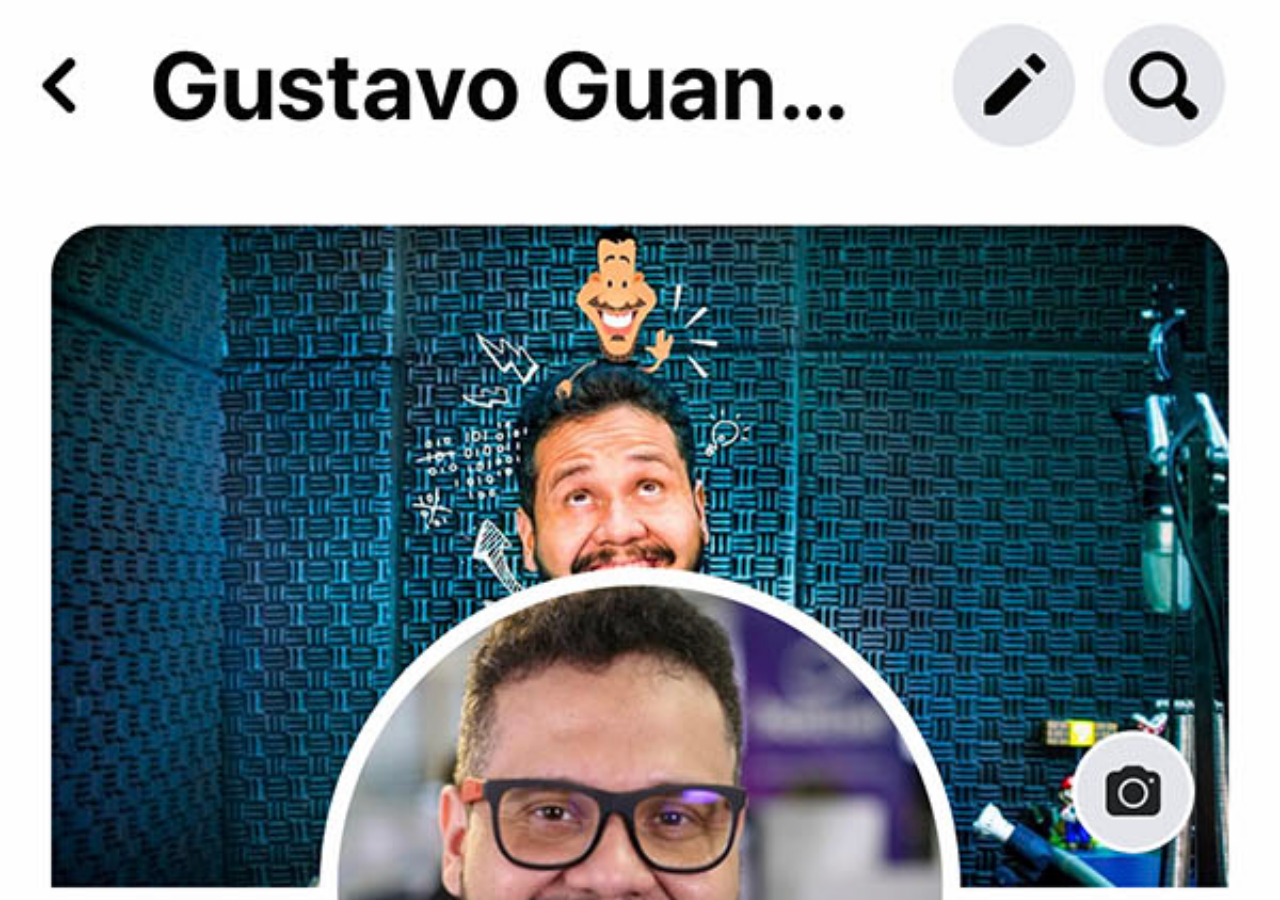
==== redes/facebook.html @ 41072c6e "botões laterais ajustados" ====
<!DOCTYPE html>
<html lang="pt-br">
<head>
    <meta charset="UTF-8">
    <meta name="viewport" content="width=device-width, initial-scale=1.0">
    <title>Document</title>
    <style>
    body {
        background: black url(../imagens/tela-facebook.jpg) no-repeat top center;
        background-size: cover;
    }
    </style>
</head>
<body>
    
</body>
</html>
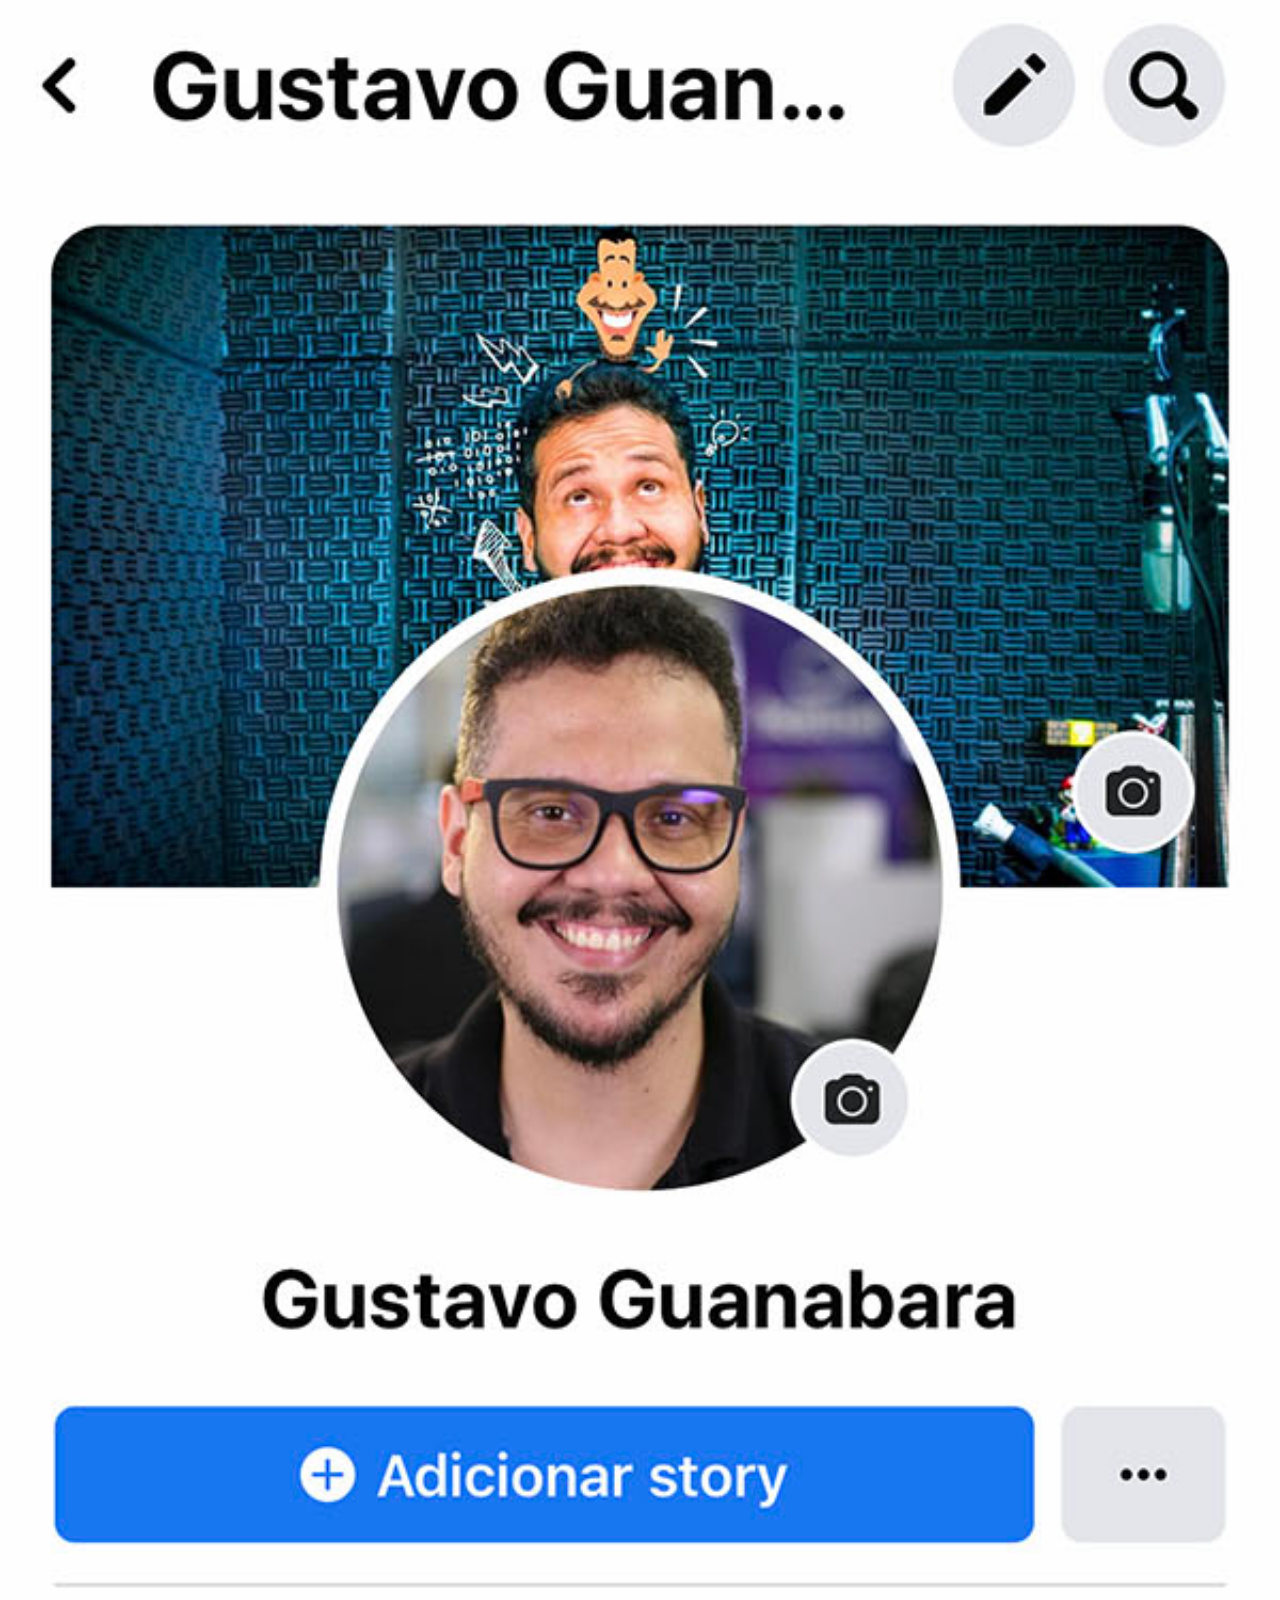
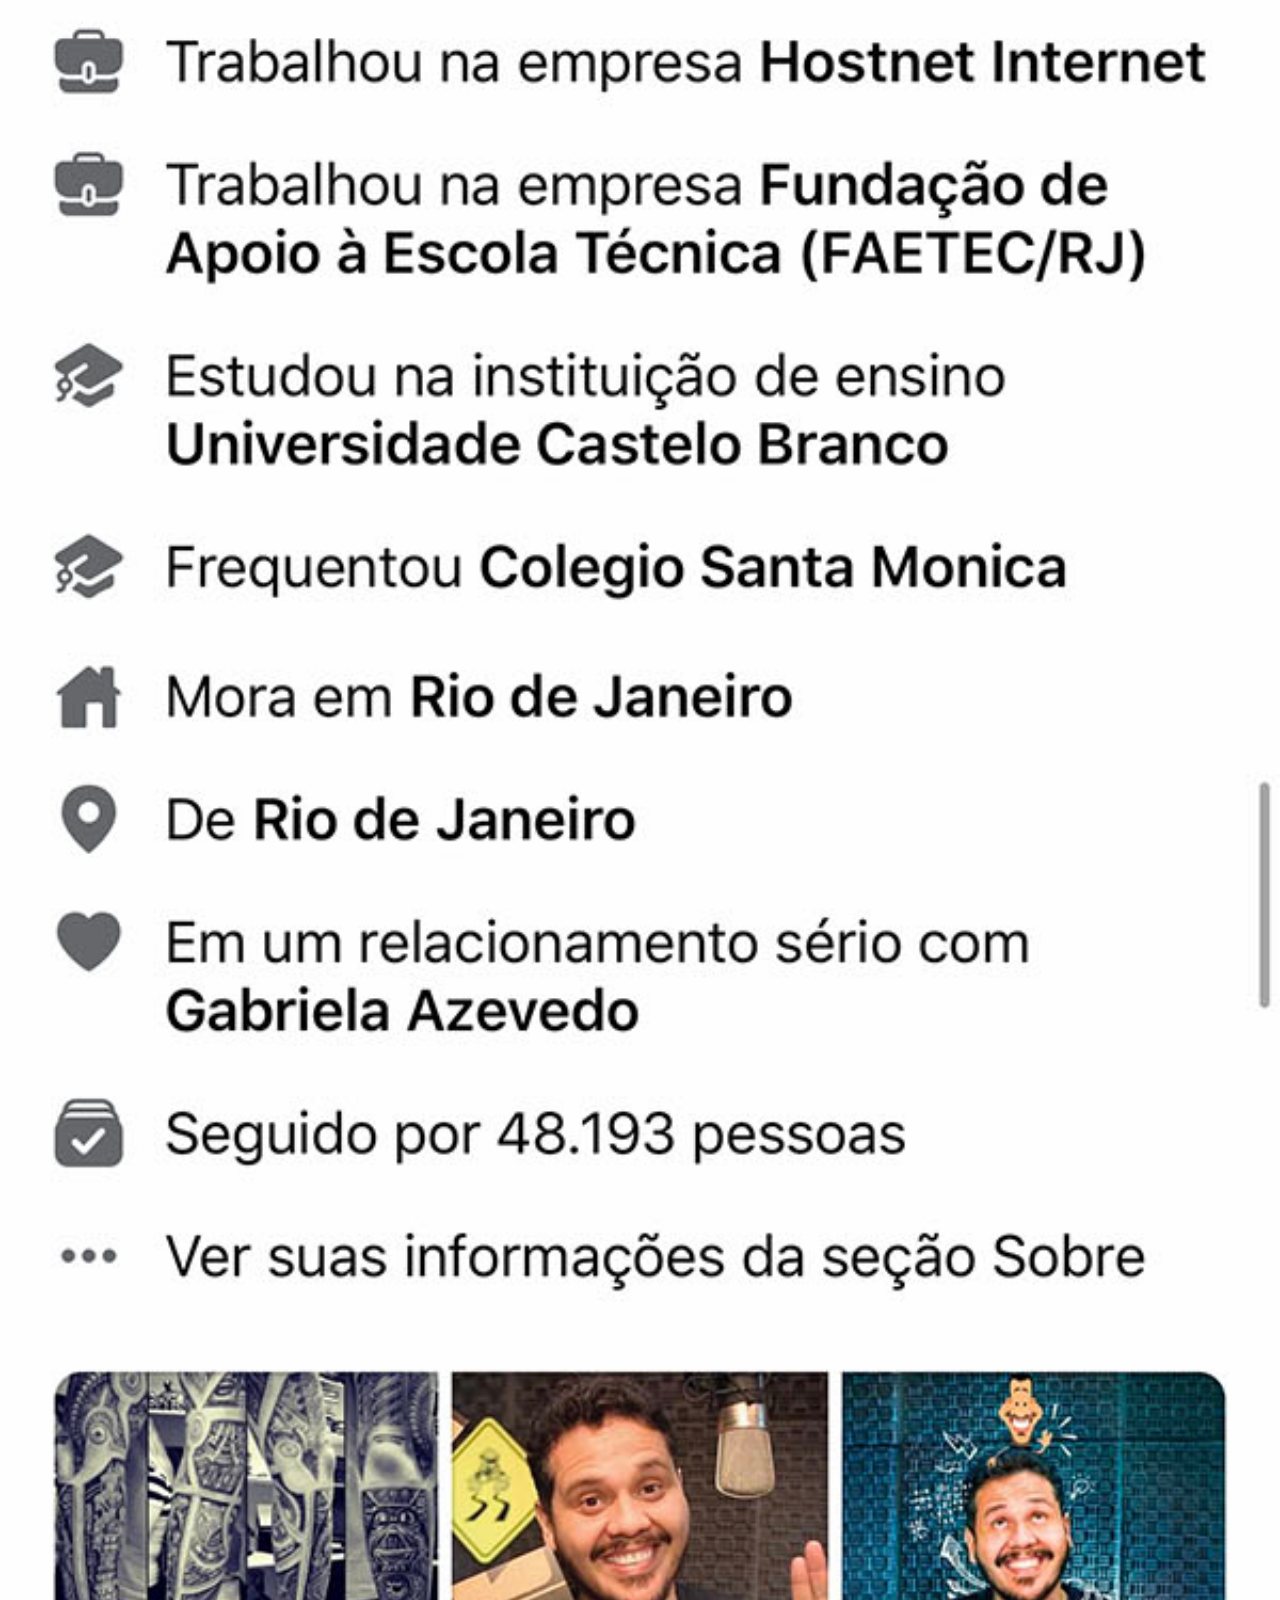
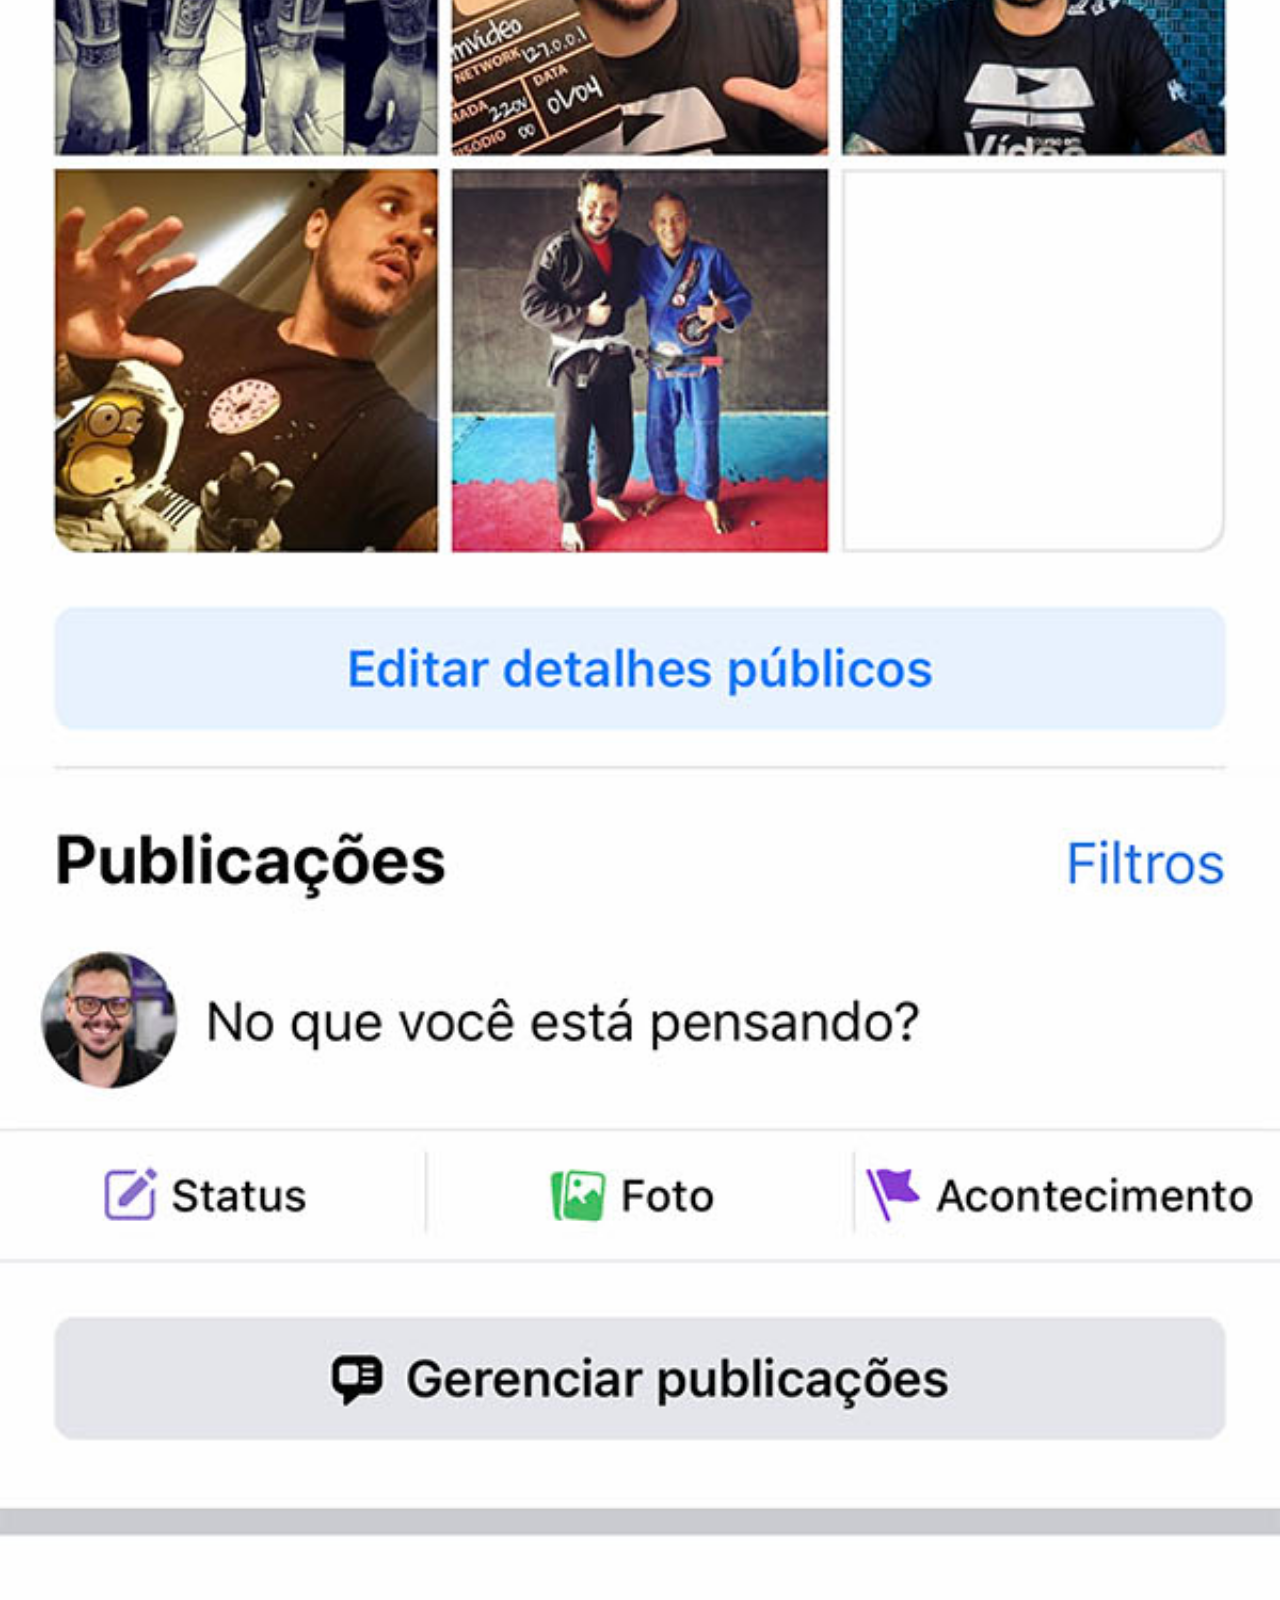
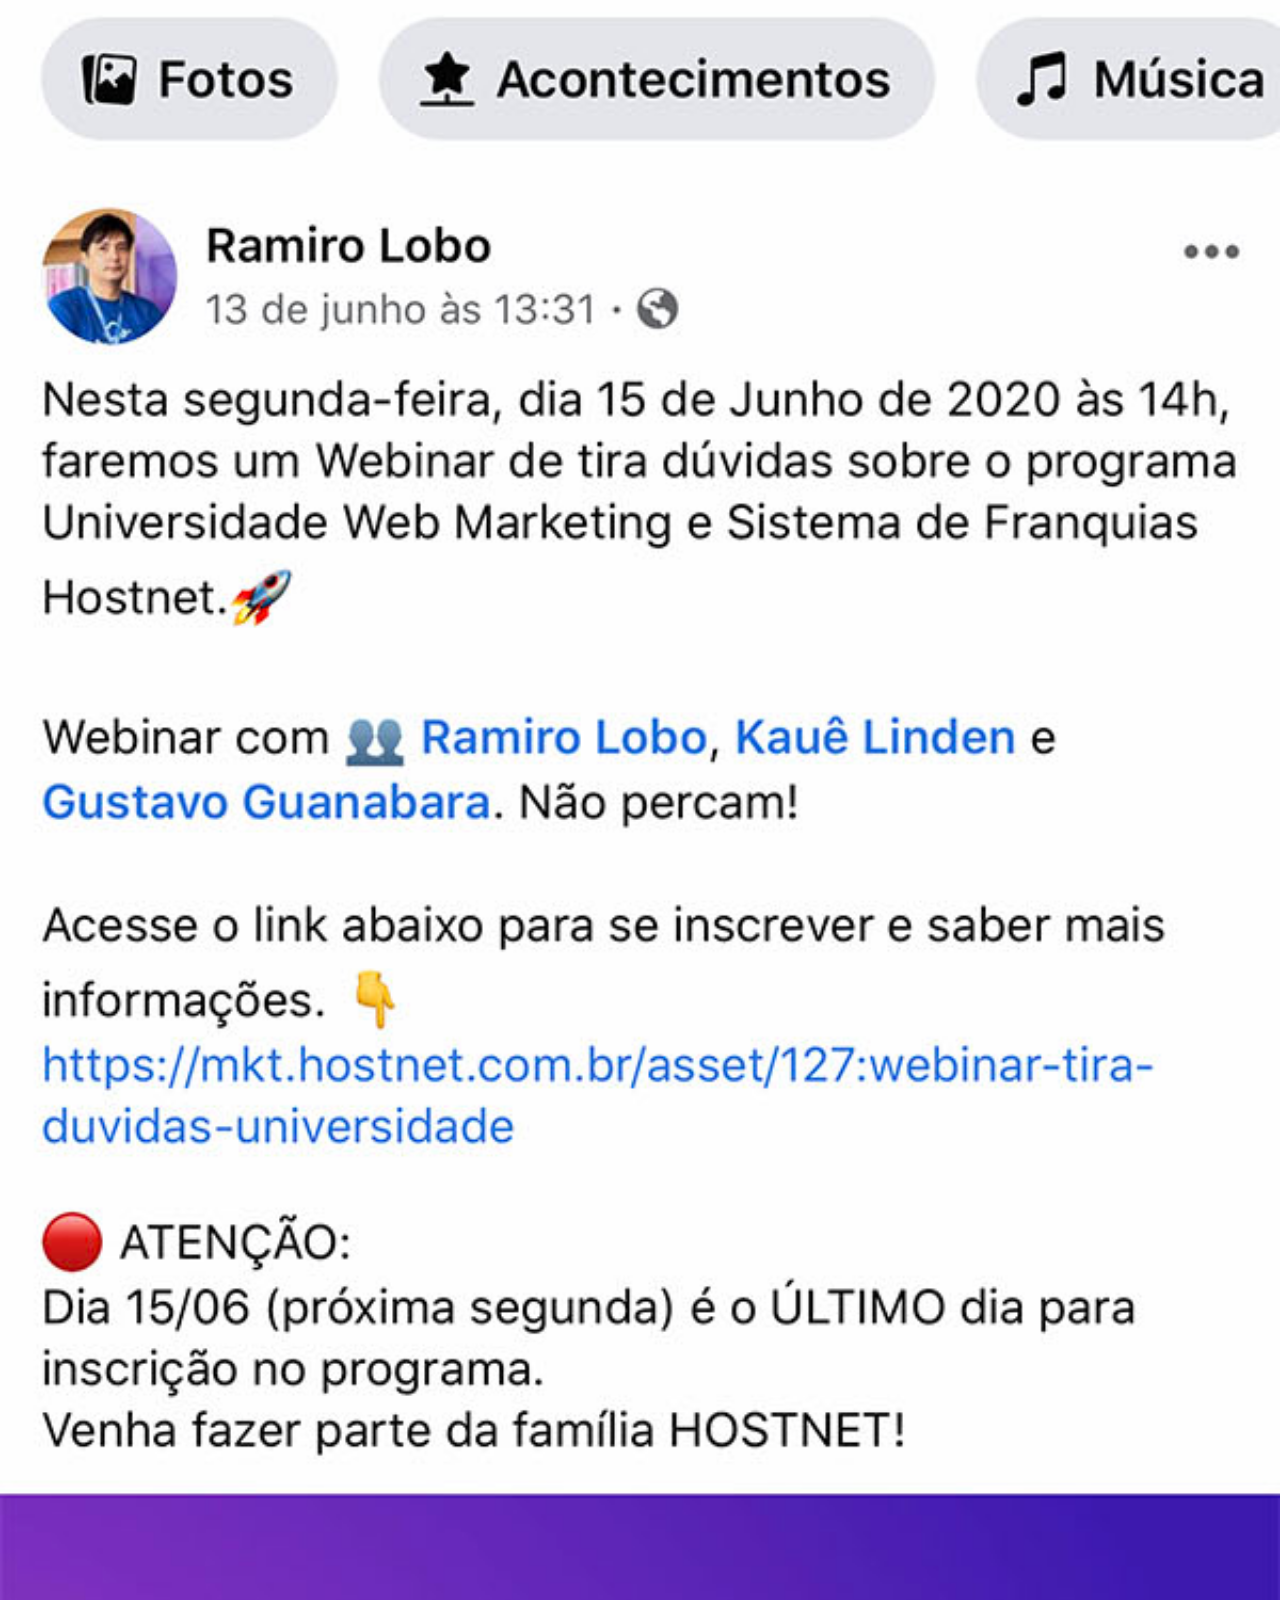
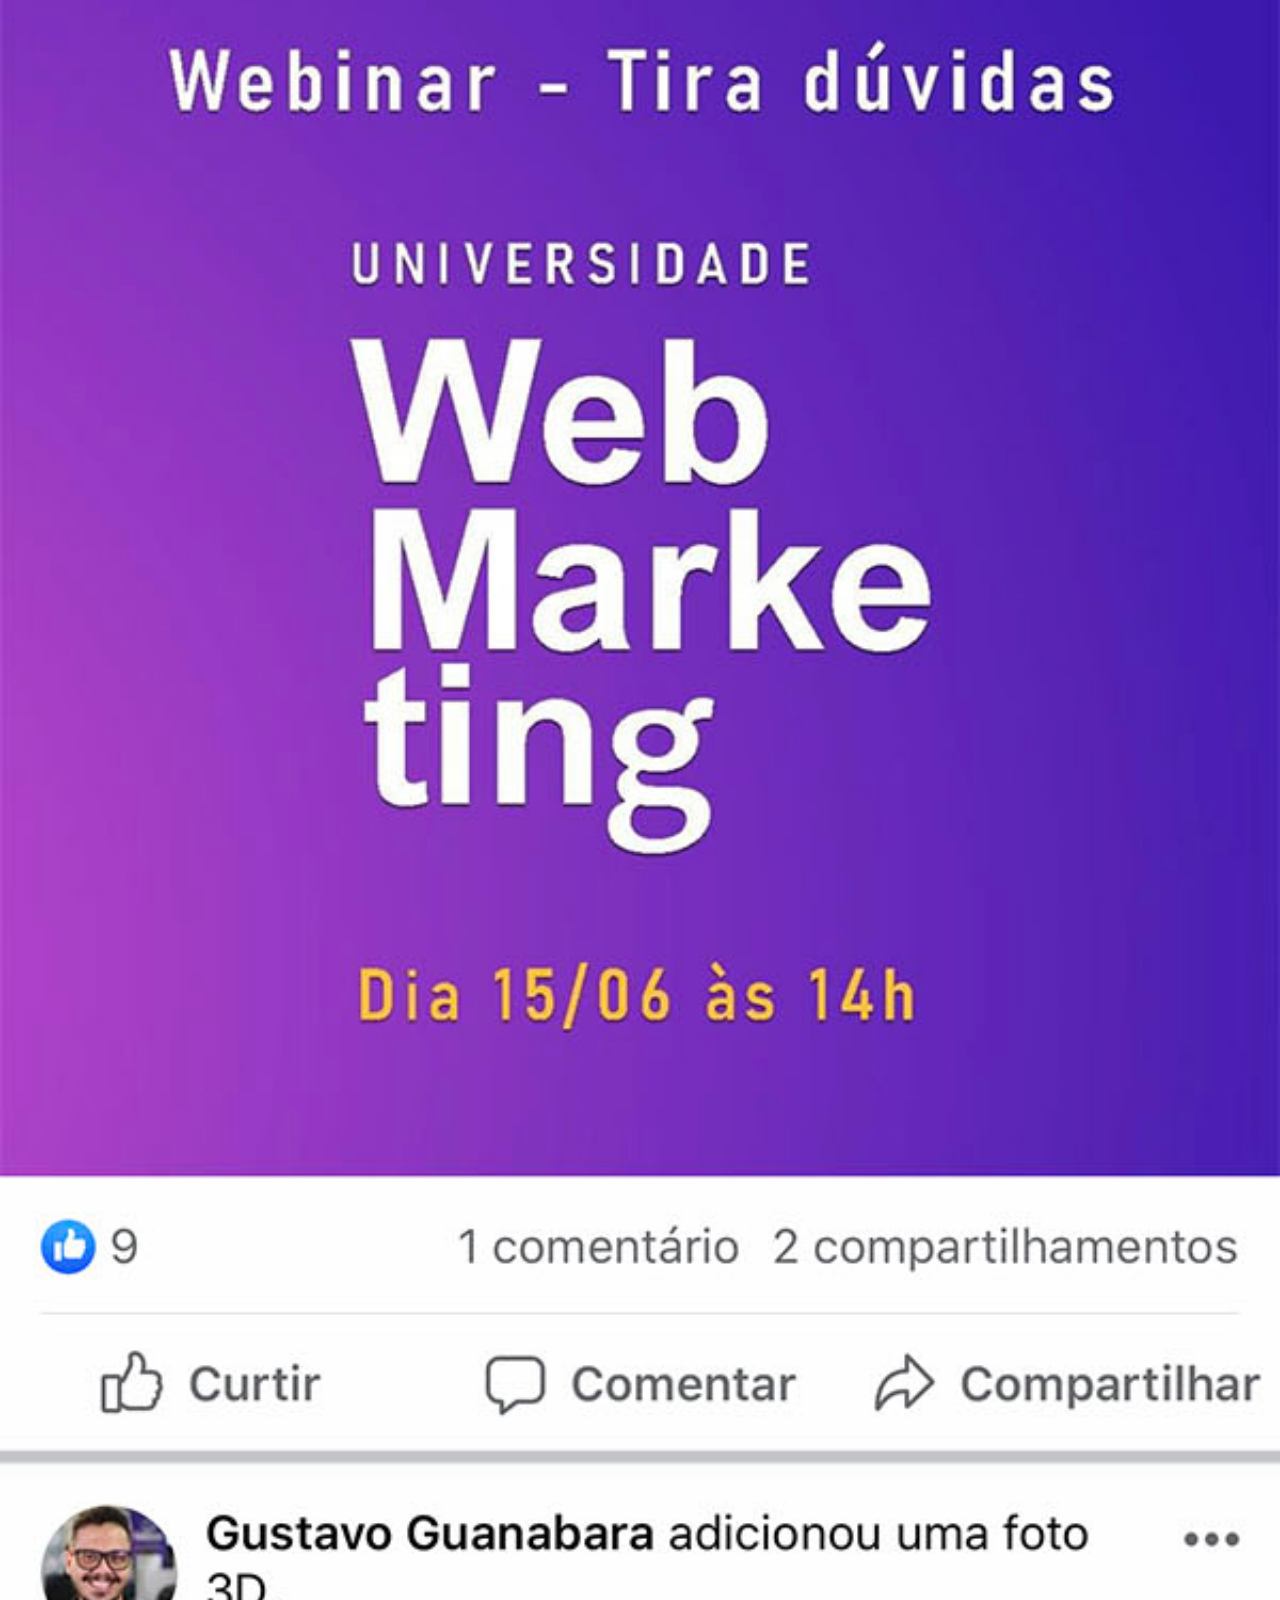
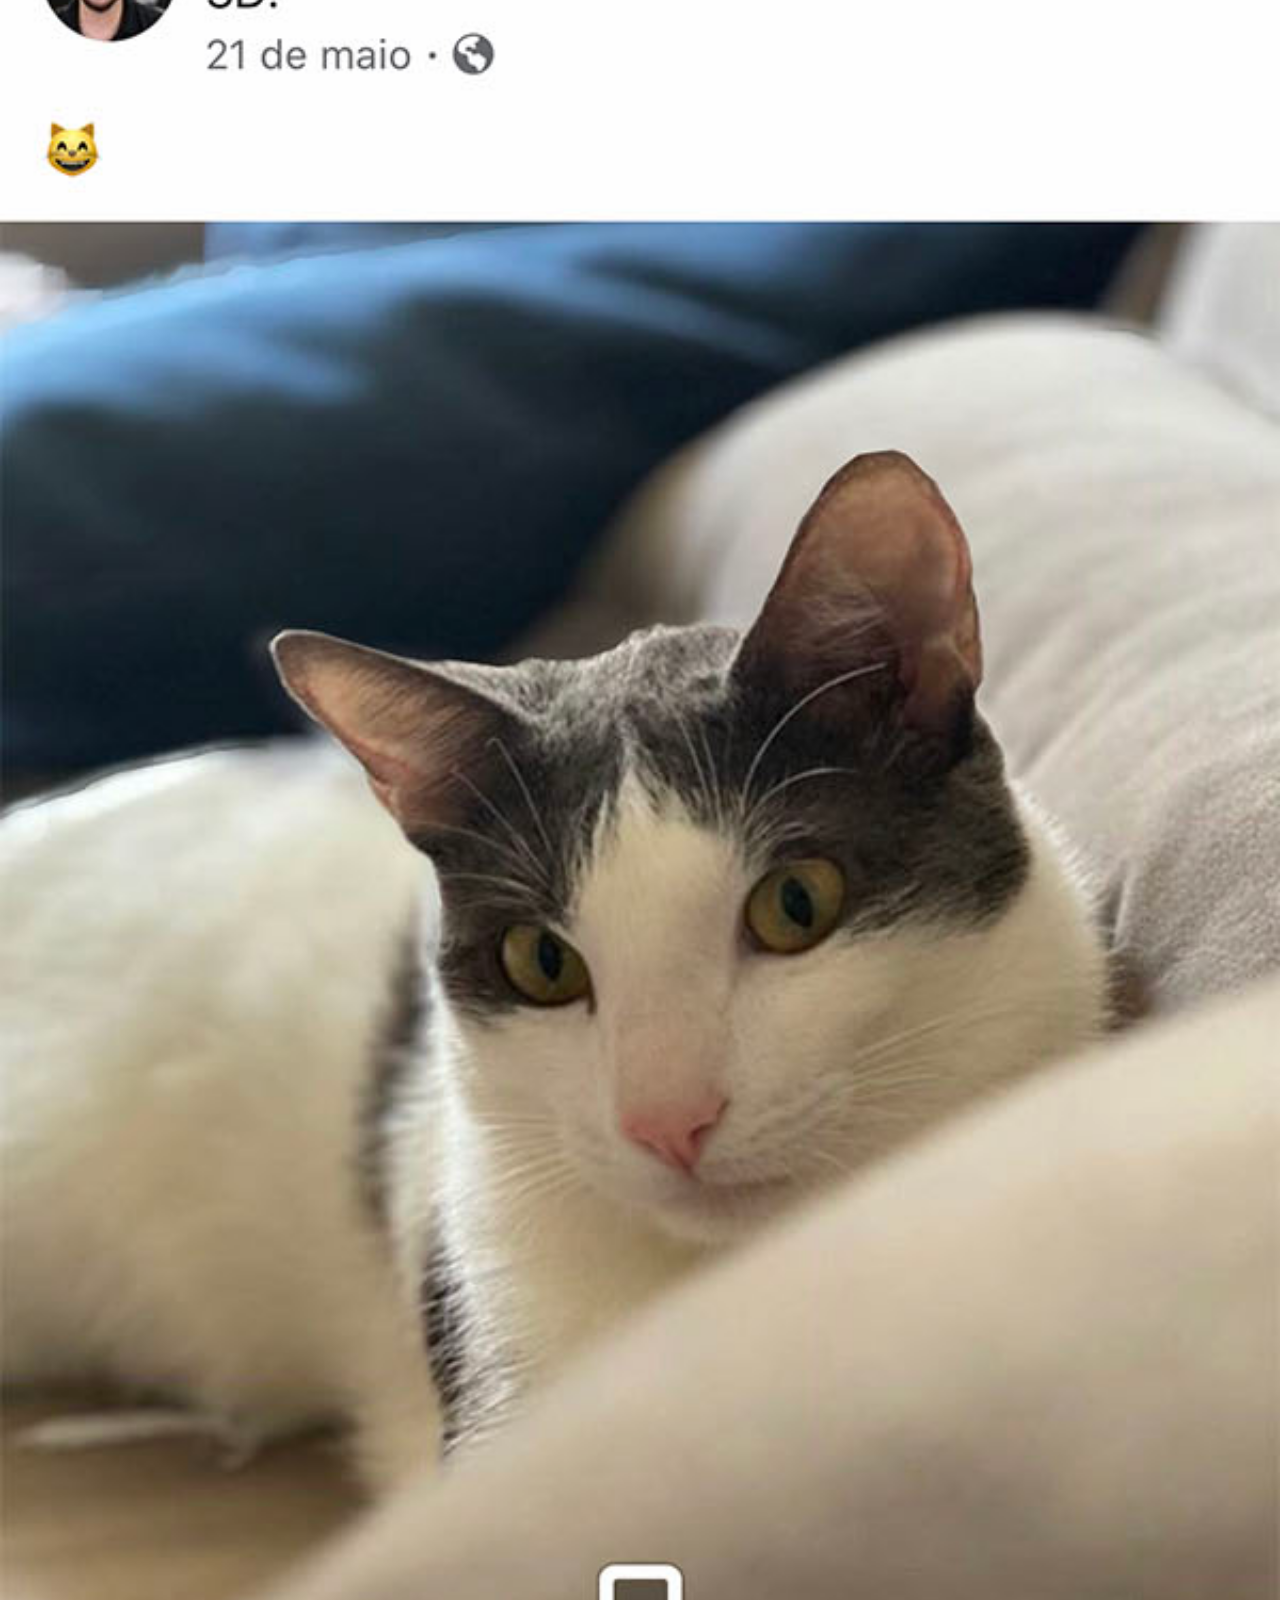
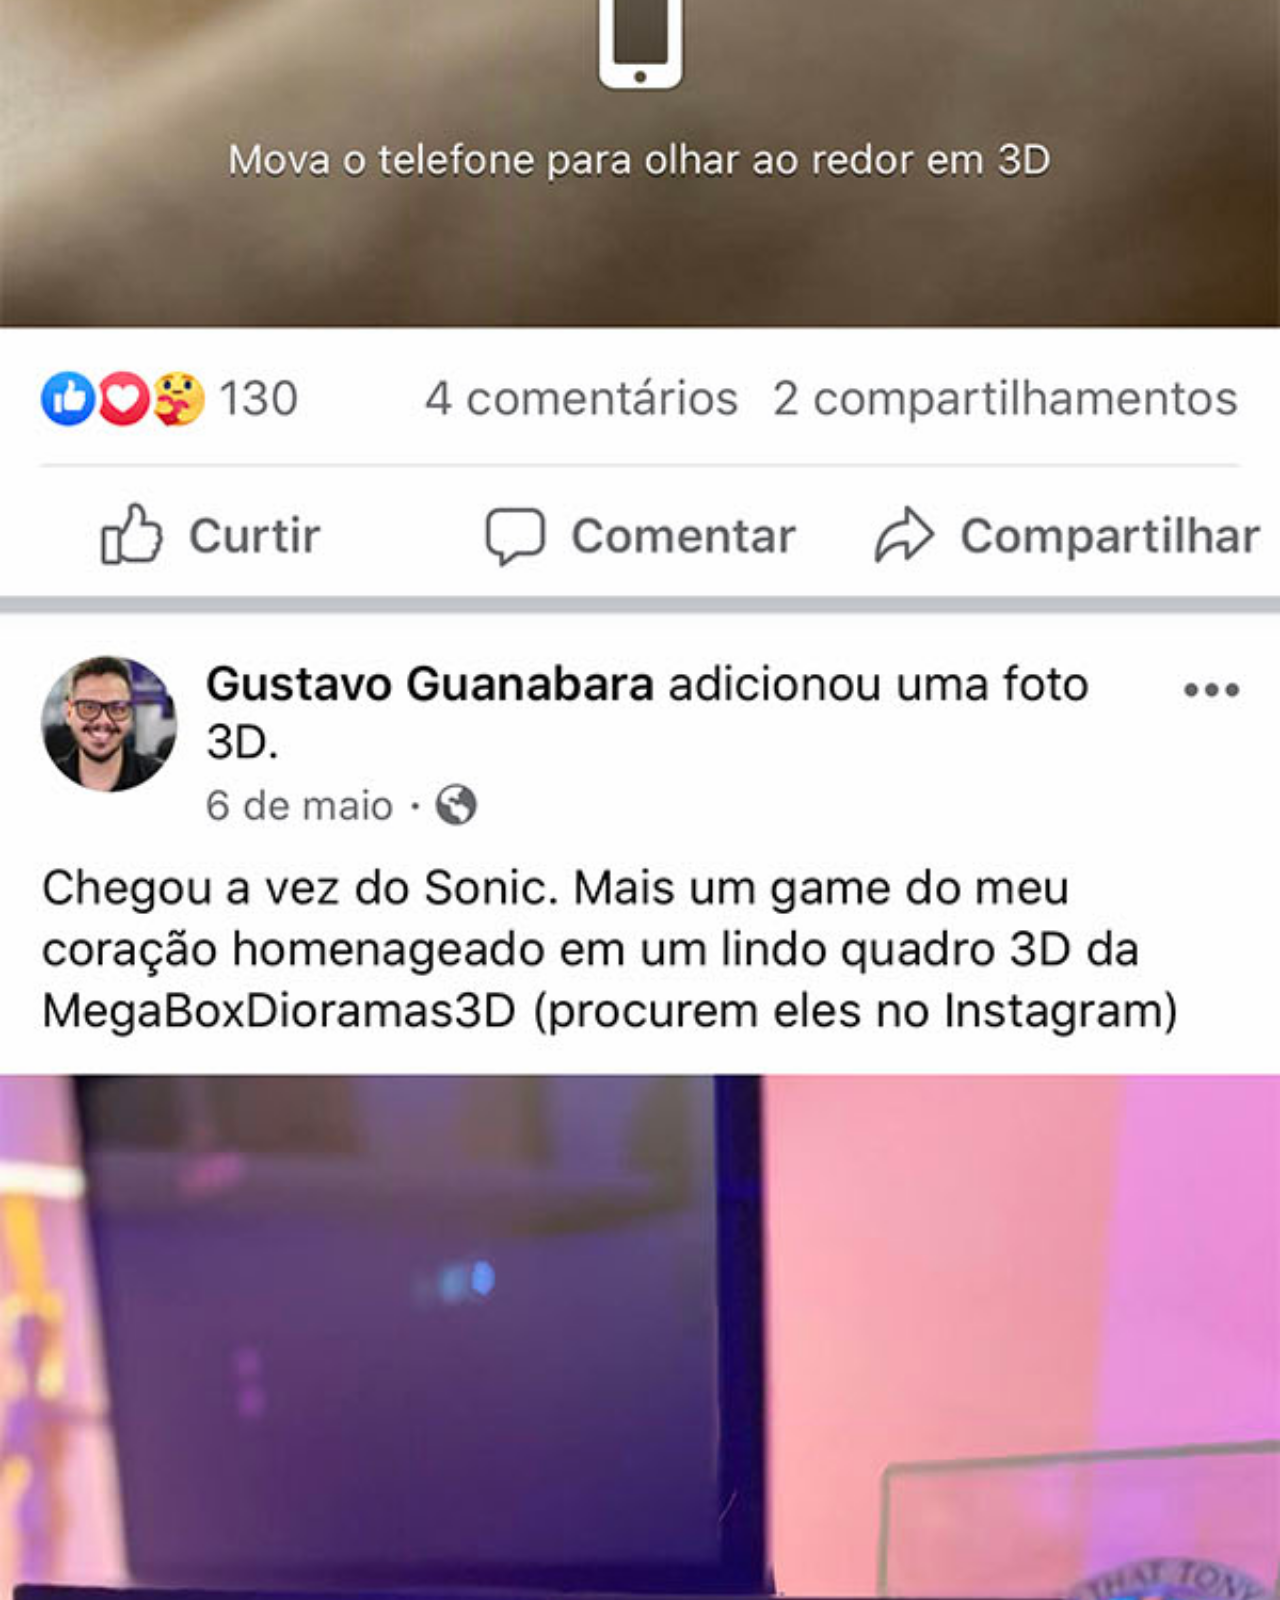
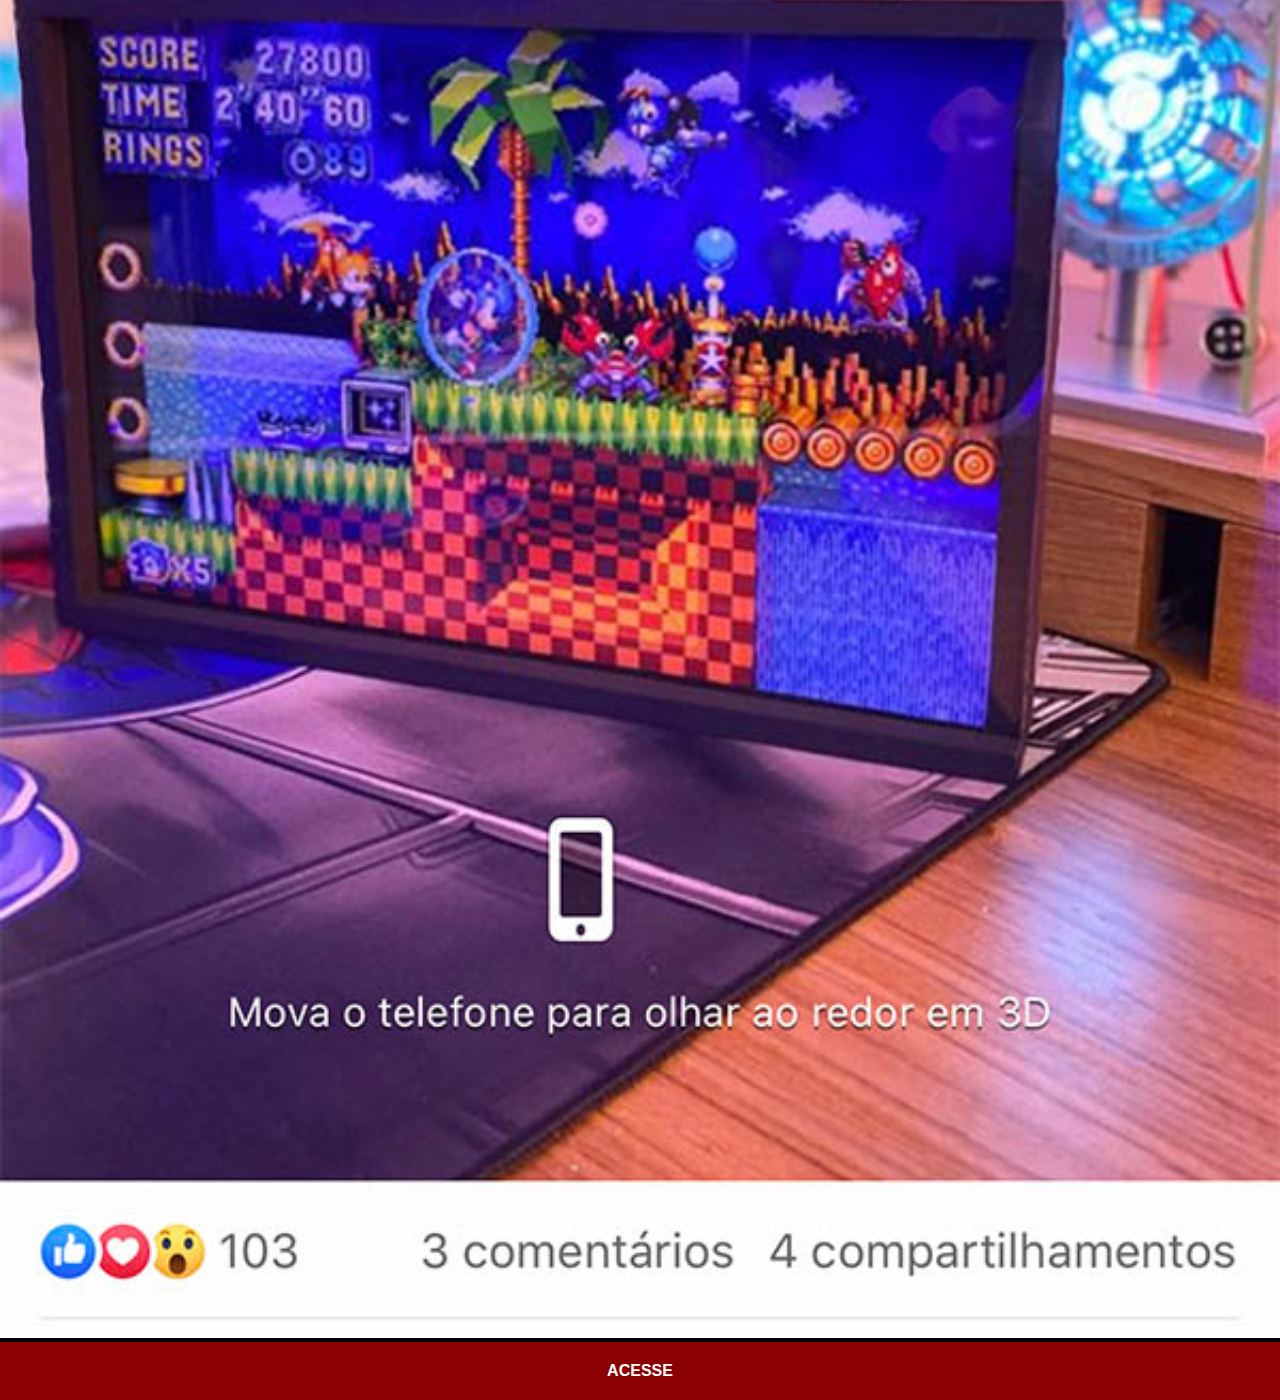
==== commit f109bc01: "Paginas redes" ====
--- a/redes/facebook.html
+++ b/redes/facebook.html
@@ -1,17 +1,17 @@
 <!DOCTYPE html>
 <html lang="pt-br">
+
 <head>
     <meta charset="UTF-8">
     <meta name="viewport" content="width=device-width, initial-scale=1.0">
     <title>Document</title>
-    <style>
-    body {
-        background: black url(../imagens/tela-facebook.jpg) no-repeat top center;
-        background-size: cover;
-    }
-    </style>
+    <link rel="stylesheet" href="redes.css">
+
 </head>
+
 <body>
-    
+    <img src="../imagens/tela-facebook.jpg" alt="Facebook">
+    <a href="https://www.facebook.com/thyagokl/" target="_blank">ACESSE</a>
 </body>
+
 </html>--- a/redes/redes.css
+++ b/redes/redes.css
@@ -0,0 +1,39 @@
+@charset "UT-8";
+
+
+* {
+    margin: 0;
+    padding: 0;
+    box-sizing: border-box;
+    font-family: Arial, Helvetica, sans-serif;
+}
+
+::-webkit-scrollbar {
+    width: 0px;
+    height: 0px;
+}
+
+body {
+    width: 100vw;
+    height: 100vh;
+    background: black url(../imagens/tela-home.jpg) no-repeat top center;
+    background-size: cover;
+}
+
+img {
+    width: 100vw;
+}
+
+a {
+    display: block;
+    background-color: darkred;
+    color: white;
+    padding: 20px;
+    text-align: center;
+    font-weight: bolder;
+    text-decoration: none;
+}
+
+a:hover {
+    background-color: red;
+}